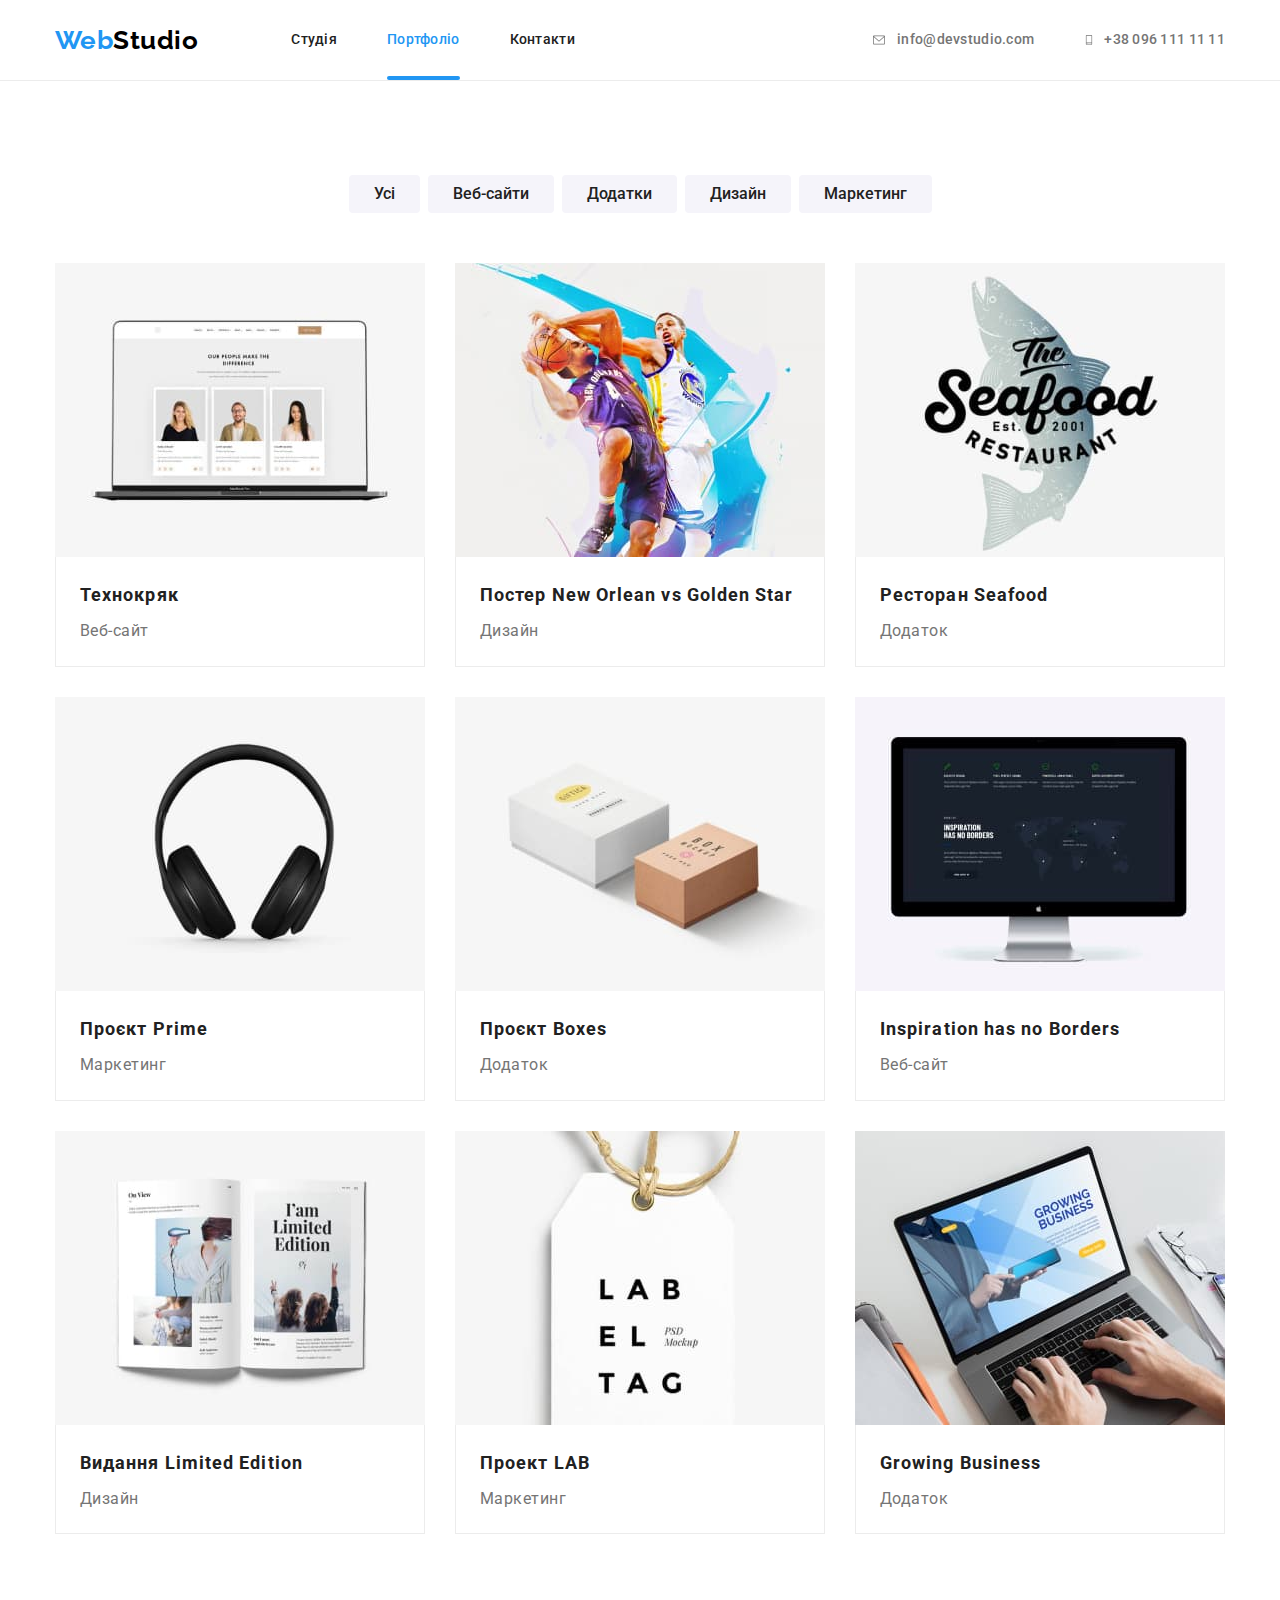
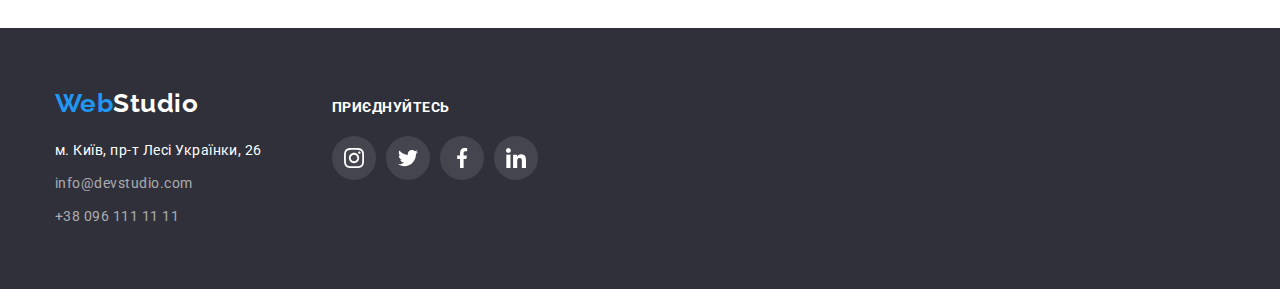
==== portfolio.html @ 2d68afdc "Добавляє 5 дз" ====
<!DOCTYPE html>
<html lang="en">
  <head>
    <meta charset="UTF-8" />
    <meta http-equiv="X-UA-Compatible" content="IE=edge" />
    <meta name="viewport" content="width=device-width, initial-scale=1.0" />
    <title>Document</title>
    <link
      href="https://fonts.googleapis.com/css2?family=Raleway:wght@700&family=Roboto:wght@400;500;700;900&display=swap"
      rel="stylesheet"
    />
    <link
      rel="stylesheet"
      href="https://cdnjs.cloudflare.com/ajax/libs/modern-normalize/1.1.0/modern-normalize.min.css"
    />
    <link rel="stylesheet" href="./css/styles.css" />
  </head>
  <body>
    <!-- Шапка -->
    <header class="header button-line">
      <div class="container main-nav">
        <a class="logo" href="index.html">
          <span class="logo-web">Web</span><span class="top">Studio</span></a
        >
        <nav>
          <!-- Навігація на інші сторінки -->
          <ul class="site-nav list">
            <li class="item-nav">
              <a class="link" href="./index.html">Студія</a>
            </li>
            <li class="item-nav">
              <a class="link current" href="./portfolio.html">Портфоліо</a>
            </li>
            <li class="item-nav"><a class="link" href="">Контакти</a></li>
          </ul>
        </nav>
        <ul class="auth-nav list">
          <li class="auth-item">
            <a class="link flex-item" href="mailto:info@devstudio.com">
              <svg class="social-icon" width="16" height="12">
                <use href="./images/svg/symbol-defs.svg#icon-mail" />
              </svg>
              info@devstudio.com</a
            >
          </li>
          <li class="auth-item">
            <a class="link flex-item" href="tel:+380961111111">
              <svg class="social-icon" width="10" height="16">
                <use href="./images/svg/symbol-defs.svg#icon-smartphone" />
              </svg>
              +38 096 111 11 11
            </a>
          </li>
        </ul>
      </div>
    </header>
    <!-- Унікальний контент сторінки -->
    <main>
      <section class="projects section">
        <div class="container">
          <h1 class="visually-hidden">Портфоліо</h1>
          <!-- Фільтр -->
          <ul class="filter list">
            <li class="item">
              <button class="filter-button" type="button">Усі</button>
            </li>
            <li class="item">
              <button class="filter-button" type="button">Веб-сайти</button>
            </li>
            <li class="item">
              <button class="filter-button" type="button">Додатки</button>
            </li>
            <li class="item">
              <button class="filter-button" type="button">Дизайн</button>
            </li>
            <li class="item">
              <button class="filter-button" type="button">Маркетинг</button>
            </li>
          </ul>
          <!-- Проекти -->
          <ul class="projects list">
            <li class="item-projects">
              <a class="overlay-link" href="#">
                <div class="project-overlay">
                  <img
                    class="pictures"
                    src="./images/portfolio/project1.jpg"
                    width="370"
                    alt="project1"
                  />
                  <div class="overlay-thumb">
                    <p class="title-overlay">
                      Ресурс пропонує комплексні пропозиції з різним рівнем
                      функціоналу та сервісів. Все це дозволить відвідувачу
                      отримати вичерпні відомості про компанію чи приватну
                      особу.
                    </p>
                  </div>
                </div>
              </a>
              <div class="project-container">
                <h2 class="projects-title">Технокряк</h2>
                <p class="text">Веб-сайт</p>
              </div>
            </li>
            <li class="item-projects">
              <a class="overlay-link" href="#">
                <div class="project-overlay">
                  <img
                    class="pictures"
                    src="./images/portfolio/project2.jpg"
                    width="370"
                    alt="project2"
                  />
                  <div class="overlay-thumb">
                    <p class="title-overlay">
                      Ресурс пропонує комплексні пропозиції з різним рівнем
                      функціоналу та сервісів. Все це дозволить відвідувачу
                      отримати вичерпні відомості про компанію чи приватну
                      особу.
                    </p>
                  </div>
                </div>
              </a>

              <div class="project-container">
                <h2 class="projects-title">Постер New Orlean vs Golden Star</h2>
                <p class="text">Дизайн</p>
              </div>
            </li>
            <li class="item-projects">
              <a class="overlay-link" href="#">
                <div class="project-overlay">
                  <img
                    class="pictures"
                    src="./images/portfolio/project3.jpg"
                    width="370"
                    alt="project3"
                  />
                  <div class="overlay-thumb">
                    <p class="title-overlay">
                      Ресурс пропонує комплексні пропозиції з різним рівнем
                      функціоналу та сервісів. Все це дозволить відвідувачу
                      отримати вичерпні відомості про компанію чи приватну
                      особу.
                    </p>
                  </div>
                </div>
              </a>

              <div class="project-container">
                <h2 class="projects-title">Ресторан Seafood</h2>
                <p class="text">Додаток</p>
              </div>
            </li>
            <li class="item-projects">
              <a class="overlay-link" href="#">
                <div class="project-overlay">
                  <img
                    class="pictures"
                    src="./images/portfolio/project4.jpg"
                    width="370"
                    alt="project4"
                  />
                  <div class="overlay-thumb">
                    <p class="title-overlay">
                      Ресурс пропонує комплексні пропозиції з різним рівнем
                      функціоналу та сервісів. Все це дозволить відвідувачу
                      отримати вичерпні відомості про компанію чи приватну
                      особу.
                    </p>
                  </div>
                </div>
              </a>

              <div class="project-container">
                <h2 class="projects-title">Проєкт Prime</h2>
                <p class="text">Маркетинг</p>
              </div>
            </li>
            <li class="item-projects">
              <a class="overlay-link" href="#">
                <div class="project-overlay">
                  <img
                    class="pictures"
                    src="./images/portfolio/project5.jpg"
                    width="370"
                    alt="project5"
                  />
                  <div class="overlay-thumb">
                    <p class="title-overlay">
                      Ресурс пропонує комплексні пропозиції з різним рівнем
                      функціоналу та сервісів. Все це дозволить відвідувачу
                      отримати вичерпні відомості про компанію чи приватну
                      особу.
                    </p>
                  </div>
                </div>
              </a>

              <div class="project-container">
                <h2 class="projects-title">Проєкт Boxes</h2>
                <p class="text">Додаток</p>
              </div>
            </li>
            <li class="item-projects">
              <a class="overlay-link" href="#">
                <div class="project-overlay">
                  <img
                    class="pictures"
                    src="./images/portfolio/project6.jpg"
                    width="370"
                    alt="project6"
                  />
                  <div class="overlay-thumb">
                    <p class="title-overlay">
                      Ресурс пропонує комплексні пропозиції з різним рівнем
                      функціоналу та сервісів. Все це дозволить відвідувачу
                      отримати вичерпні відомості про компанію чи приватну
                      особу.
                    </p>
                  </div>
                </div>
              </a>

              <div class="project-container">
                <h2 class="projects-title">Inspiration has no Borders</h2>
                <p class="text">Веб-сайт</p>
              </div>
            </li>
            <li class="item-projects">
              <a class="overlay-link" href="#">
                <div class="project-overlay">
                  <img
                    class="pictures"
                    src="./images/portfolio/project7.jpg"
                    width="370"
                    alt="project7"
                  />
                  <div class="overlay-thumb">
                    <p class="title-overlay">
                      Ресурс пропонує комплексні пропозиції з різним рівнем
                      функціоналу та сервісів. Все це дозволить відвідувачу
                      отримати вичерпні відомості про компанію чи приватну
                      особу.
                    </p>
                  </div>
                </div>
              </a>

              <div class="project-container">
                <h2 class="projects-title">Видання Limited Edition</h2>
                <p class="text">Дизайн</p>
              </div>
            </li>
            <li class="item-projects">
              <a class="overlay-link" href="#">
                <div class="project-overlay">
                  <img
                    class="pictures"
                    src="./images/portfolio/project8.jpg"
                    width="370"
                    alt="project8"
                  />
                  <div class="overlay-thumb">
                    <p class="title-overlay">
                      Ресурс пропонує комплексні пропозиції з різним рівнем
                      функціоналу та сервісів. Все це дозволить відвідувачу
                      отримати вичерпні відомості про компанію чи приватну
                      особу.
                    </p>
                  </div>
                </div>
              </a>

              <div class="project-container">
                <h2 class="projects-title">Проект LAB</h2>
                <p class="text">Маркетинг</p>
              </div>
            </li>

            <li class="item-projects">
              <a class="overlay-link" href="#">
                <div class="project-overlay">
                  <img
                    class="pictures"
                    src="./images/portfolio/project9.jpg"
                    width="370"
                    alt="project9"
                  />
                  <div class="overlay-thumb">
                    <p class="title-overlay">
                      Ресурс пропонує комплексні пропозиції з різним рівнем
                      функціоналу та сервісів. Все це дозволить відвідувачу
                      отримати вичерпні відомості про компанію чи приватну
                      особу.
                    </p>
                  </div>
                </div>
              </a>
              <div class="project-container">
                <h2 class="projects-title">Growing Business</h2>
                <p class="text">Додаток</p>
              </div>
            </li>
          </ul>
        </div>
      </section>
    </main>
    <!-- Підвал сторінки -->
    <footer class="footer">
      <div class="container section-flex">
        <div class="footer-addres">
          <div class="footer-logo">
            <a class="logo" href="index.html">
              <span class="logo-web">Web</span
              ><span class="bottom">Studio</span></a
            >
          </div>
          <address>
            <ul class="list">
              <li class="list-margin">
                <a
                  class="addres link"
                  href="https://www.google.com/maps/place/%D0%B1%D1%83%D0%BB.+%D0%9B%D0%B5%D1%81%D0%B8+%D0%A3%D0%BA%D1%80%D0%B0%D0%B8%D0%BD%D0%BA%D0%B8,+26,+%D0%9A%D0%B8%D0%B5%D0%B2,+02000/@50.4265807,30.5383858,17z/data=!3m1!4b1!4m5!3m4!1s0x40d4cf0e033ecbe9:0x57a4dffefec77da0!8m2!3d50.4265807!4d30.5383858"
                  target="_blank"
                  rel="noopener noreferrer"
                  >м. Київ, пр-т Лесі Українки, 26</a
                >
              </li>
              <li class="list-margin">
                <a class="contacts link" href="mailto:info@devstudio.com"
                  >info@devstudio.com</a
                >
              </li>
              <li class="list-margin">
                <a class="contacts link" href="tel:+380961111111"
                  >+38 096 111 11 11</a
                >
              </li>
            </ul>
          </address>
        </div>
        <div class="footer-contacts">
          <h2 class="footer-title">Приєднуйтесь</h2>
          <ul class="socials-items-footer">
            <li class="sosial-list-footer">
              <a class="sosial-footer-link" href="">
                <svg class="svg-footer" width="20px" height="20px">
                  <use href="./images/svg/symbol-defs.svg#icon-instagram"></use>
                </svg>
              </a>
            </li>
            <li class="sosial-list-footer">
              <a class="sosial-footer-link" href="">
                <svg class="svg-footer" width="20px" height="20px">
                  <use href="./images/svg/symbol-defs.svg#icon-twitter"></use>
                </svg>
              </a>
            </li>
            <li class="sosial-list-footer">
              <a class="sosial-footer-link" href="">
                <svg class="svg-footer" width="20px" height="20px">
                  <use href="./images/svg/symbol-defs.svg#icon-facebook"></use>
                </svg>
              </a>
            </li>
            <li class="sosial-list-footer">
              <a class="sosial-footer-link" href="">
                <svg class="svg-footer" width="20px" height="20px">
                  <use href="./images/svg/symbol-defs.svg#icon-linkedin"></use>
                </svg>
              </a>
            </li>
          </ul>
        </div>
      </div>
    </footer>
  </body>
</html>
---- css/styles.css ----
/* колір основного тексту #212121 */

/* вторичний колір тексту #757575 */

/* колір акцент #2196F3 */

/* колір заголовка героя #FFFFFF */

/* колір фона 1 блок і підвалу #2F303A  */

/* колір фона 2 блок #F5F5F5 */

/* колір фона 3 блок #F5F4FA */

:root {
  --primary-text-color: #757575;
  --title-text-color: #212121;
  --accent-color: #2196f3;
  --primary--white-color: #ffffff;
}

body {
  background-color: var(--primary--white-color);
  color: var(--primary-text-color);
  font-family: 'Roboto', sans-serif;
  letter-spacing: 0.03em;
}
h1,
h2,
h3,
h4,
p,
ul,
li {
  margin-top: 0;
  margin-bottom: 0;
  padding: 0;
}

.list {
  list-style: none;
  padding: 0;
  margin: 0;
}

.link {
  text-decoration: none;
}

.container {
  margin: 0 auto;
  width: 1200px;
  padding: 0 15px;
}

/* Шапка */
.main-nav {
  display: flex;
  align-items: center;
}

.flex-item {
  display: flex;
  align-items: center;
}

.social-icon {
  fill: currentColor;
  margin-right: 10px;
}

.logo {
  text-decoration: none;
}

.logo-web {
  color: var(--accent-color);
  font-family: 'Raleway', sans-serif;
  font-weight: 700;
  font-size: 26px;
  line-height: 1.19;
}

.logo .top {
  color: #000000;
  font-family: 'Raleway', sans-serif;
  font-weight: 700;
  font-size: 26px;
  line-height: 1.19;
}

.logo .bottom {
  color: var(--primary--white-color);
  font-family: 'Raleway', sans-serif;
  font-weight: 700;
  font-size: 26px;
  line-height: 1.19;
}

.site-nav {
  display: flex;
  margin-left: 93px;
}

.site-nav .item-nav {
  margin-right: 50px;
}

.site-nav .item-nav:last-child {
  margin-right: 0;
}

.site-nav .link {
  display: block;
  padding: 32px 0;
  font-weight: 500;
  font-size: 14px;
  line-height: 1.14;
  letter-spacing: 0.02em;
  color: var(--title-text-color);
  transition-duration: 250ms;
  transition-timing-function: cubic-bezier(0.4, 0, 0.2, 1);
}

.site-nav .link:hover,
.site-nav .link:focus {
  color: var(--accent-color);
}

.site-nav .link.current {
  color: var(--accent-color);
  position: relative;
}

.site-nav .link.current::after {
  content: '';
  position: absolute;
  width: 100%;
  height: 4px;
  left: 0;
  bottom: 0;
  background-color: var(--accent-color);
  border-radius: 2px;
}

.auth-nav {
  display: flex;
  margin-left: auto;
}

.auth-nav .auth-item + .auth-item {
  margin-left: 50px;
}

.auth-nav .link {
  font-weight: 500;
  font-size: 14px;
  line-height: 1.14;
  letter-spacing: 0.02em;
  padding: 32px 0;
  color: var(--primary-text-color);
  transition-duration: 250ms;
  transition-timing-function: cubic-bezier(0.4, 0, 0.2, 1);
}

.auth-nav .link:hover,
.auth-nav .link:focus {
  color: var(--accent-color);
}

.hero {
  text-align: center;
  background-color: #2f303a;
  background-image: linear-gradient(
      rgba(47, 48, 58, 0.4),
      rgba(47, 48, 58, 0.4)
    ),
    url('../images/Img.jpg');
  background-repeat: no-repeat;
  background-position: center;
  background-size: cover;
}

.section-hero {
  padding-top: 200px;
  padding-bottom: 200px;
}

.hero-title {
  color: var(--primary--white-color);
  font-weight: 900;
  font-size: 44px;
  line-height: 1.36;
  letter-spacing: 0.06em;
  text-transform: uppercase;
  margin-left: auto;
  margin-right: auto;
  margin-top: 0;
  margin-bottom: 30px;
  max-width: 696px;
}

/* Оформлення модального блока */
.backdrop {
  position: fixed;
  top: 0;
  left: 0;
  width: 100%;
  height: 100%;
  background-color: rgba(0, 0, 0, 0.2);
  opacity: 1;
  z-index: 1;
  transition-duration: 250ms;
  transition-timing-function: cubic-bezier(0.4, 0, 0.2, 1);
}

.backdrop.is-hidden {
  opacity: 0;
  pointer-events: none;
  visibility: hidden;
}

.backdrop.is-hidden .modal {
  transform: translate(-50%, -50%) scale(0.9);
}

.modal {
  position: absolute;
  top: 50%;
  left: 50%;
  transform: translate(-50%, -50%) scale(1);
  width: 528px;
  height: 581px;
  border-radius: 4px;
  box-shadow: 0px 1px 3px rgba(0, 0, 0, 0.12), 0px 1px 1px rgba(0, 0, 0, 0.14),
    0px 2px 1px rgba(0, 0, 0, 0.2);
  background-color: var(--primary--white-color);
  transition-property: transform;
  transition-duration: 250ms;
  transition-timing-function: cubic-bezier(0.4, 0, 0.2, 1);
}
.button-close {
  background-color: transparent;
  position: absolute;
  top: 8px;
  right: 8px;
  border: none;
  padding: 0;
  margin: 0;
}
.close {
  stroke: rgba(0, 0, 0, 0.1);
}

/* Button */
.button {
  padding: 10px 32px;
  cursor: pointer;
  border: 0;
  font-weight: 700;
  font-size: 16px;
  line-height: 1.88;
  letter-spacing: 0.06em;
  box-shadow: 0px 4px 4px rgba(0, 0, 0, 0.15);
  border-radius: 4px;
  color: var(--primary--white-color);
  background-color: var(--accent-color);
}

/* Навігація на інші сторінка */
.addres.link:hover,
.addres.link:focus,
.contacts.link:hover,
.contacts.link:focus {
  color: var(--accent-color);
}
/* Секція особливості */

/* Приховування заголовка */
.visually-hidden {
  position: absolute;
  white-space: nowrap;
  width: 1px;
  height: 1px;
  overflow: hidden;
  border: 0;
  padding: 0;
  clip: rect(0 0 0 0);
  clip-path: inset(50%);
  margin: -1px;
}

.section {
  padding-top: 94px;
  padding-bottom: 94px;
}

.padding-top-0 {
  padding-top: 0;
}

.decorate-features {
  display: flex;
}

.list.decorate-features .item {
  width: 270px;
}

.svg-list {
  display: flex;
  width: 270px;
  height: 120px;
  margin-bottom: 30px;
  background-color: #f5f4fa;
  justify-content: center;
  text-align: center;
  align-items: center;
  border-radius: 4px;
}

.list .item + .item {
  margin-left: 30px;
}

.bgc-team {
  background-color: #f5f4fa;
}

.section-title {
  color: var(--title-text-color);
  font-weight: 700;
  font-size: 14px;
  line-height: 1.14;
  text-transform: uppercase;
  margin-bottom: 10px;
}

.section .text {
  font-size: 14px;
  line-height: 1.71;
}

.section-title-big {
  color: var(--title-text-color);
  font-weight: 700;
  font-size: 36px;
  line-height: 1.16;
  text-align: center;
  margin-bottom: 50px;
}

.we-do-decorate {
  display: flex;
}
.container-pictur {
  position: relative;
}
.title-pictures {
  position: absolute;
  color: #ffffff;
  font-weight: 700;
  font-size: 14px;
  line-height: 1.1;
  letter-spacing: 0.03em;
  text-transform: uppercase;
  text-align: center;
  width: 100%;
  height: 70px;
  bottom: 0;
  background-color: rgba(47, 48, 58, 0.8);
  text-align: center;
  padding: 27px 0;
}
.pictures {
  display: block;
}

.list.decorate-team {
  display: flex;
}

.list.decorate-team .item {
  text-align: center;
}

.list.decorate-team .item {
  box-shadow: 0px 1px 3px rgba(0, 0, 0, 0.12), 0px 1px 1px rgba(0, 0, 0, 0.14),
    0px 2px 1px rgba(0, 0, 0, 0.2);
  border-radius: 0px 0px 4px 4px;
}

.item-person {
  padding: 30px 0;
}

.title-name {
  color: var(--title-text-color);
  font-weight: 500;
  font-size: 16px;
  line-height: 1.18;
  margin-bottom: 10px;
}

.section .name-text {
  font-size: 16px;
  line-height: 1.18;
}

/* Підвал сторінки */
.footer {
  background-color: #2f303a;
  padding-top: 60px;
  padding-bottom: 60px;
}

.footer-logo {
  margin-bottom: 20px;
}

.list .list-margin:nth-child(-n + 2) {
  margin-bottom: 9px;
}

.list .addres {
  color: var(--primary--white-color);
  font-size: 14px;
  line-height: 1.71;
  font-style: normal;
  transition-duration: 250ms;
  transition-timing-function: cubic-bezier(0.4, 0, 0.2, 1);
}

.list .contacts {
  color: rgba(255, 255, 255, 0.6);
  font-size: 14px;
  line-height: 1.71;
  font-style: normal;
  transition-duration: 250ms;
  transition-timing-function: cubic-bezier(0.4, 0, 0.2, 1);
}

.bgc-teem {
  background-color: white;
}

.socials-items {
  list-style: none;
  display: flex;
  justify-content: center;
  margin-top: 16px;
}

.sosial-link {
  display: flex;
  justify-content: center;
  align-items: center;
  border-radius: 50%;
  background-color: var(--primary--white-color);
  width: 44px;
  height: 44px;
  outline: none;
  transition-duration: 250ms;
  transition-timing-function: cubic-bezier(0.4, 0, 0.2, 1);
}

.sosial-link:hover,
.sosial-link:focus {
  background-color: var(--accent-color);
}

.sosial-link:hover .svg,
.sosial-link:focus .svg {
  fill: #ffffff;
}

.svg {
  fill: #afb1b8;
}

.socials-items .sosial-list:not(:last-child) {
  margin-right: 10px;
}

.customers-list {
  display: flex;
  align-items: center;
  justify-content: space-between;
}

.customer-link {
  display: flex;
  width: 170px;
  height: 92px;
  justify-content: center;
  align-items: center;
  border: 1px solid #afb1b8;
  border-radius: 4px;
  outline: none;
  transition-property: border-color;
  transition-duration: 250ms;
  transition-timing-function: cubic-bezier(0.4, 0, 0.2, 1);
}
.svg {
  transition-property: fill;
  transition-duration: 250ms;
  transition-timing-function: cubic-bezier(0.4, 0, 0.2, 1);
}
.customer-link:hover,
.customer-link:focus,
.customer-link:hover .svg,
.customer-link:focus .svg {
  border-color: var(--accent-color);
  fill: var(--accent-color);
}

/* .customer-link:hover .svg,
.customer-link:focus .svg {
  fill: var(--accent-color);
} */

/* footer */
.section-flex {
  display: flex;
  align-items: baseline;
}
.footer-contacts {
  margin-left: 70px;
}
.footer-title {
  font-weight: 700;
  font-size: 14px;
  line-height: 1.1;
  text-transform: uppercase;
  color: var(--primary--white-color);
  margin-bottom: 20px;
}
.socials-items-footer {
  display: flex;
  list-style: none;
  justify-content: center;
}
.sosial-list-footer {
  display: flex;
  border-radius: 50%;
  width: 44px;
  height: 44px;
  justify-content: center;
  align-items: center;
}
.sosial-footer-link {
  display: flex;
  border-radius: 50%;
  width: 44px;
  height: 44px;
  justify-content: center;
  align-items: center;
  background: rgba(255, 255, 255, 0.1);
  outline: none;
  transition-duration: 250ms;
  transition-timing-function: cubic-bezier(0.4, 0, 0.2, 1);
}

.sosial-footer-link:hover,
.sosial-footer-link:focus {
  background: var(--accent-color);
}

.svg-footer {
  fill: var(--primary--white-color);
}

.socials-items-footer .sosial-list-footer:not(:last-child) {
  margin-right: 10px;
}

/* ________________________________________ */
/* Page-portfolio */
/* Filter list */
.button-line {
  border-bottom: 1px solid #ececec;
}

.filter.list {
  display: flex;
  justify-content: center;
  margin-bottom: 50px;
}

.filter.list .item + .item {
  margin-left: 8px;
}

.filter-button {
  color: var(--title-text-color);
  background-color: #f5f4fa;
  cursor: pointer;
  border: 0;
  font-family: 'Roboto';
  font-weight: 500;
  font-size: 16px;
  line-height: 1.62;
  padding: 6px 25px;
  border-radius: 4px;
  transition-property: box-shadow, background-color;
  transition-duration: 250ms;
  transition-timing-function: cubic-bezier(0.4, 0, 0.2, 1);
}

.filter-button:hover,
.filter-button:focus {
  color: var(--primary--white-color);
  background-color: var(--accent-color);
  cursor: pointer;
  box-shadow: 0px 3px 1px rgba(0, 0, 0, 0.1), 0px 1px 2px rgba(0, 0, 0, 0.08),
    0px 2px 2px rgba(0, 0, 0, 0.12);
}

.projects.list {
  display: flex;
  flex-wrap: wrap;
}

.projects.list .item-projects {
  width: 370 px;
  margin-right: 30px;
  margin-bottom: 30px;
  transition-property: box-shadow;
  transition-duration: 250ms;
  transition-timing-function: cubic-bezier(0.4, 0, 0.2, 1);
}

.projects.list .item-projects:hover {
  outline: 1px solid #eeeeee;
  box-shadow: 0px 1px 1px rgba(0, 0, 0, 0.12), 0px 4px 4px rgba(0, 0, 0, 0.06),
    1px 4px 6px rgba(0, 0, 0, 0.16);
}

.projects.list .item-projects:nth-child(3n) {
  margin-right: 0;
}

.projects.list .item-projects:nth-last-child(-n + 3) {
  margin-bottom: 0;
}

.project-container {
  padding: 20px 24px;
  border: 1px solid #ececec;
  border-top: none;
}

.projects-title {
  color: var(--title-text-color);
  font-weight: 700;
  font-size: 18px;
  line-height: 2;
  letter-spacing: 0.06em;
}

.projects .text {
  font-size: 16px;
  line-height: 1.8;
  margin-top: 4px;
}
/* Оформлення спливаючого вікна */
.project-overlay {
  position: relative;
  overflow: hidden;
}

.overlay-thumb {
  position: absolute;
  bottom: 0;
  top: 0;
  width: 100%;
  height: 100%;
  background-color: rgba(33, 149, 243, 0.9);
  transition: transform 250ms cubic-bezier(0.4, 0, 0.2, 1);
  transform: translateY(101%);
}
.overlay-link {
  outline: transparent;
}

.title-overlay {
  font-weight: 400;
  font-size: 18px;
  line-height: 1.5;
  color: var(--primary--white-color);
  text-shadow: 0px 4px 4px rgba(0, 0, 0, 0.25);
  padding: 63px 24px;
}

.item-projects a:hover .overlay-thumb,
.item-projects a:focus .overlay-thumb {
  transform: translateY(0%);
}
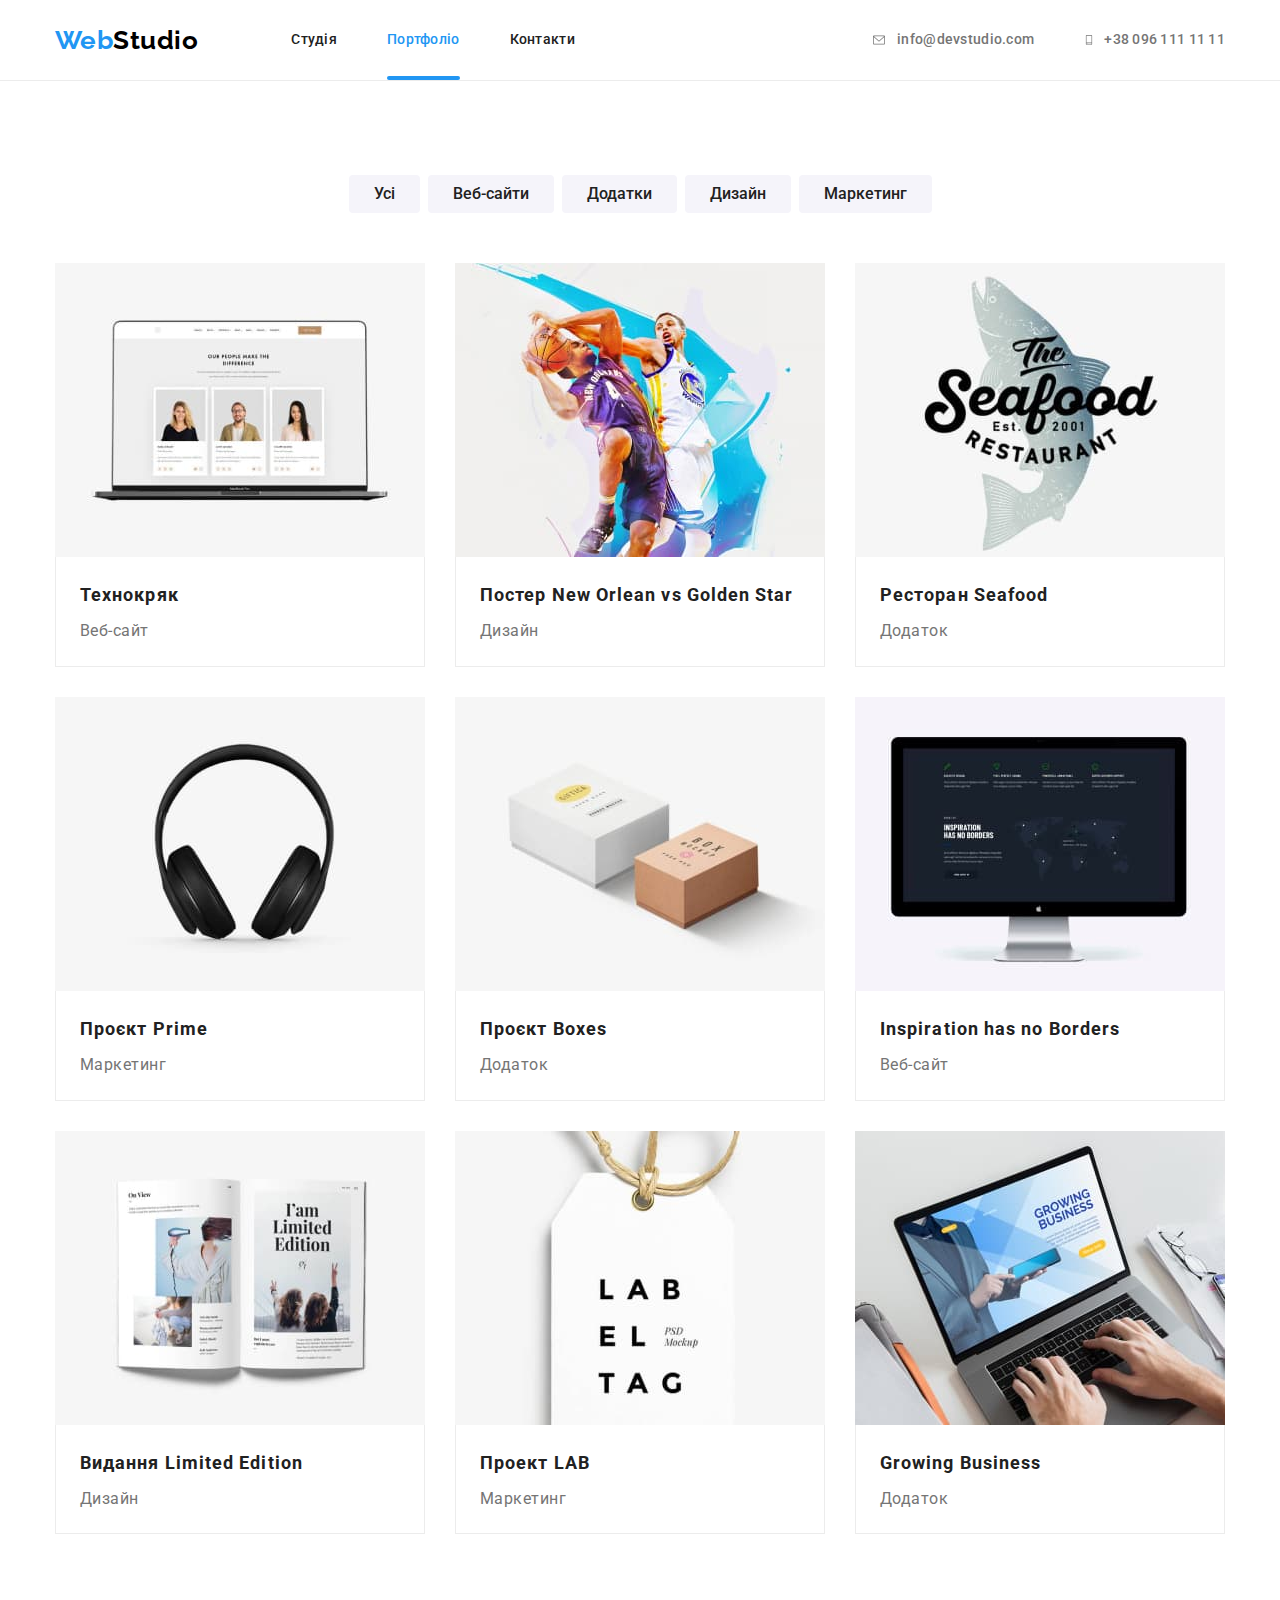
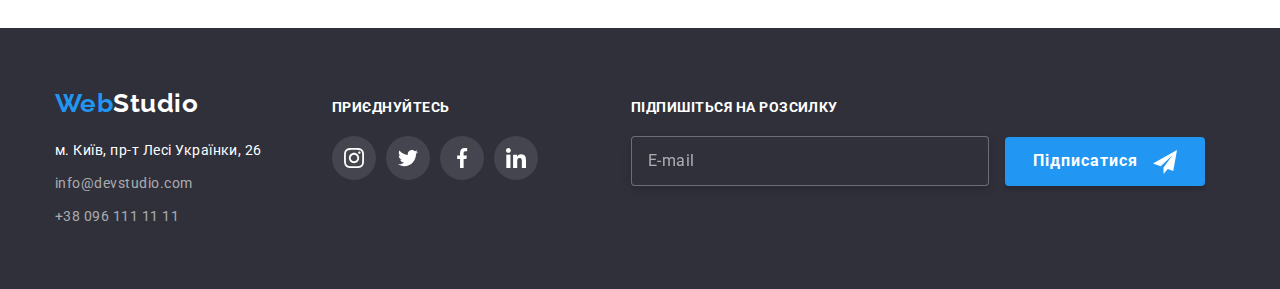
==== commit 1f11c8a6: "Все ок, галочка не по центрі" ====
--- a/portfolio.html
+++ b/portfolio.html
@@ -374,6 +374,23 @@
             </li>
           </ul>
         </div>
+        <div class="footter-email">
+          <form>
+            <h2 class="title-email">Підпишіться на розсилку</h2>
+            <input
+              class="footer-inpur"
+              type="email"
+              placeholder="E-mail"
+              required
+            />
+            <button class="footter-email-btn" type="submit">
+              Підписатися
+              <svg class="telegram-svg" width="24" height="24">
+                <use href="./images/svg/symbol-defs.svg#icon-icon-send" />
+              </svg>
+            </button>
+          </form>
+        </div>
       </div>
     </footer>
   </body>
--- a/css/styles.css
+++ b/css/styles.css
@@ -169,7 +169,6 @@
 }
 
 .hero {
-  text-align: center;
   background-color: #2f303a;
   background-image: linear-gradient(
       rgba(47, 48, 58, 0.4),
@@ -179,6 +178,9 @@
   background-repeat: no-repeat;
   background-position: center;
   background-size: cover;
+}
+.center {
+  text-align: center;
 }
 
 .section-hero {
@@ -228,6 +230,7 @@
   position: absolute;
   top: 50%;
   left: 50%;
+  padding: 40px;
   transform: translate(-50%, -50%) scale(1);
   width: 528px;
   height: 581px;
@@ -248,8 +251,155 @@
   padding: 0;
   margin: 0;
 }
+
 .close {
   stroke: rgba(0, 0, 0, 0.1);
+  transition-duration: 250ms;
+  transition-timing-function: cubic-bezier(0.4, 0, 0.2, 1);
+}
+.button-close:hover .close {
+  fill: var(--accent-color);
+}
+
+.title-modal {
+  font-weight: 700;
+  font-size: 20px;
+  line-height: 1.15;
+  text-align: center;
+  color: #212121;
+}
+.form {
+  width: 448px;
+  height: 101%;
+  margin-top: 12px;
+}
+.form__group {
+  display: flex;
+  flex-direction: column;
+  position: relative;
+  margin-bottom: 10px;
+}
+.form-label {
+  position: relative;
+  font-weight: 400;
+  font-size: 12px;
+  line-height: 1.1;
+  letter-spacing: 0.01em;
+  color: #757575;
+}
+
+.modal-icon {
+  position: absolute;
+  top: 50%;
+  left: 12px;
+  transition-duration: 250ms;
+  transition-timing-function: cubic-bezier(0.4, 0, 0.2, 1);
+}
+
+.form-input {
+  margin-top: 4px;
+  width: 100%;
+  padding-left: 42px;
+  padding-top: 12px;
+  padding-right: 12px;
+  padding-bottom: 12px;
+  border: 1px solid rgba(33, 33, 33, 0.2);
+  border-radius: 4px;
+  outline: transparent;
+  transition-property: outline;
+  transition-duration: 250ms;
+  transition-timing-function: cubic-bezier(0.4, 0, 0.2, 1);
+}
+.form-input:focus {
+  outline: 1px solid var(--accent-color);
+}
+
+.form-input::placeholder {
+  font-weight: 400;
+  font-size: 12px;
+  line-height: 1.1;
+  letter-spacing: 0.01em;
+  color: rgba(117, 117, 117, 0.5);
+}
+
+.label-message .form-input {
+  width: 448px;
+  height: 138px;
+  resize: none;
+  padding: 12px 16px;
+}
+.form-label:focus-within > .modal-icon {
+  fill: var(--accent-color);
+}
+
+.text-contract-basic {
+  font-weight: 400;
+  font-size: 14px;
+  line-height: 1.7;
+  color: #757575;
+}
+.checkbox-icon {
+  position: absolute;
+  left: 12px;
+  top: 4px;
+  border: 1.7 solid #212121;
+  border-radius: 4px;
+}
+
+.button-modal {
+  display: flex;
+
+  margin: 0 auto;
+  font-weight: 700;
+  font-size: 16px;
+  line-height: 1.8;
+  letter-spacing: 0.06em;
+  color: #ffffff;
+  padding: 10px 52px;
+  background: #2196f3;
+  box-shadow: 0px 4px 4px rgba(0, 0, 0, 0.15);
+  border-radius: 4px;
+  border: transparent;
+}
+.display {
+  position: absolute;
+  width: 1px;
+  height: 1px;
+  margin: -1px;
+  border: 0;
+  padding: 0;
+  white-space: nowrap;
+  clip-path: inset(100%);
+  clip: rect(0 0 0 0);
+  overflow: hidden;
+}
+
+.check-name {
+  display: flex;
+  align-items: center;
+  justify-items: center;
+  font-size: 14px;
+  line-height: 1.71;
+  letter-spacing: 0.03em;
+  color: var(--text-color);
+  margin-bottom: 30px;
+}
+.form-checkbox:checked ~ .check-name > .check-svg {
+  background-color: #2196f3;
+
+  border: transparent;
+}
+
+.check-link {
+  color: #2196f3;
+}
+
+.check-svg {
+  width: 16px;
+  height: 16px;
+  margin-right: 8px;
+  border: 2px solid black;
+  transition: background-color 250ms cubic-bezier(0.4, 0, 0.2, 1);
 }
 
 /* Button */
@@ -514,6 +664,56 @@
   fill: var(--accent-color);
 }
 
+.footter-email {
+  display: block;
+  margin-left: 93px;
+}
+
+.title-email {
+  font-weight: 700;
+  font-size: 14px;
+  line-height: 1.1;
+  text-transform: uppercase;
+  color: #ffffff;
+  margin-bottom: 20px;
+}
+
+.footer-inpur {
+  width: 358px;
+  height: 50px;
+  background: #2f303a;
+  border: 1px solid rgba(255, 255, 255, 0.3);
+  filter: drop-shadow(0px 4px 4px rgba(0, 0, 0, 0.15));
+  border-radius: 4px;
+  margin-right: 12px;
+  padding: 15px 16px;
+}
+.footer-inpur::placeholder {
+  font-weight: 400;
+  font-size: 16px;
+  line-height: 1.2;
+  letter-spacing: 0.03em;
+  /* padding: 15px 16px; */
+  color: rgba(255, 255, 255, 0.6);
+}
+
+.footter-email-btn {
+  font-weight: 700;
+  font-size: 16px;
+  line-height: 1.8;
+  letter-spacing: 0.06em;
+  color: #ffffff;
+  padding: 10px 28px;
+  border: transparent;
+  background-color: var(--accent-color);
+  box-shadow: 0px 4px 4px rgba(0, 0, 0, 0.15);
+  border-radius: 4px;
+}
+.telegram-svg {
+  vertical-align: middle;
+  margin-left: 10px;
+}
+
 /* .customer-link:hover .svg,
 .customer-link:focus .svg {
   fill: var(--accent-color);
